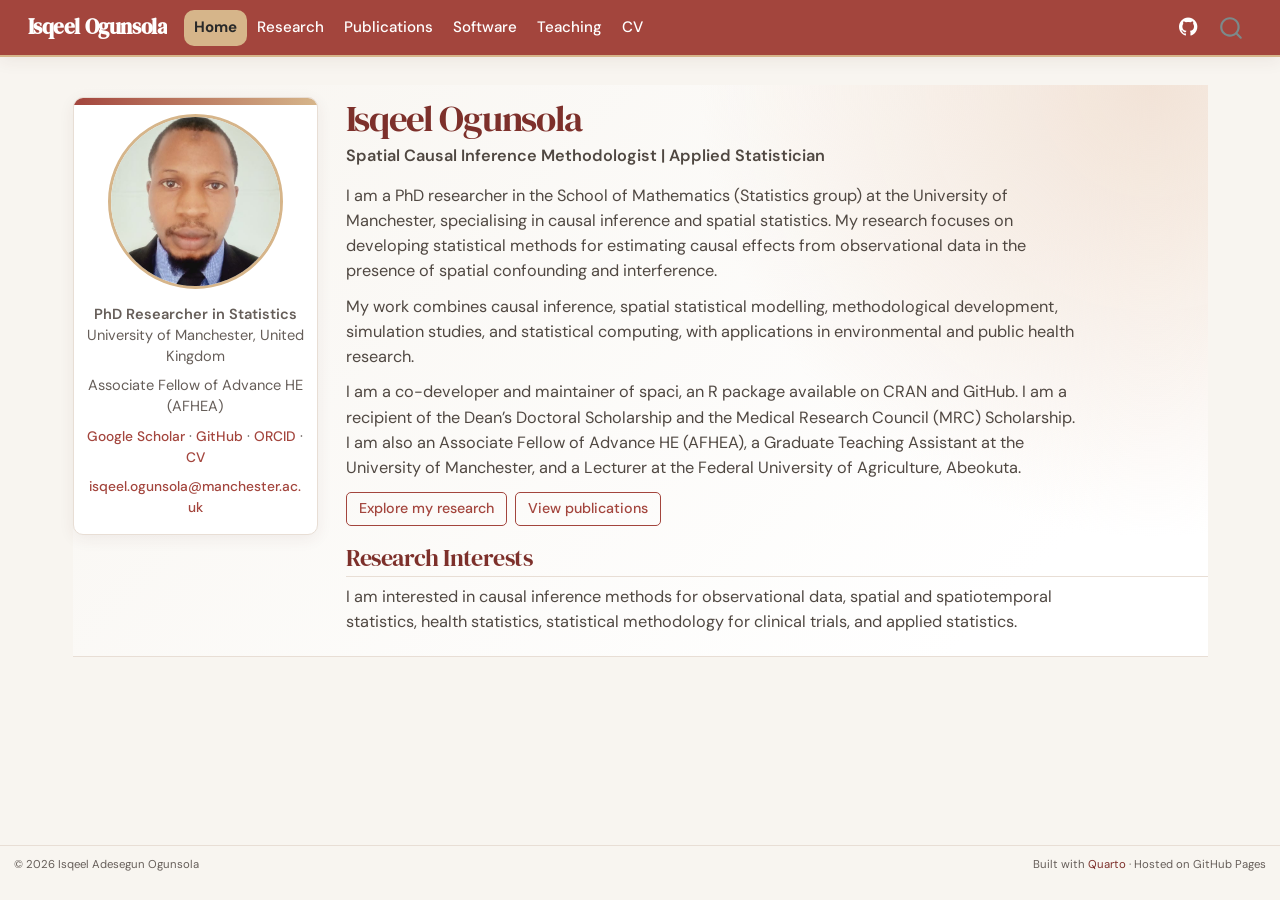
==== index.html @ f3496611 "Built site for gh-pages" ====
<!DOCTYPE html>
<html xmlns="http://www.w3.org/1999/xhtml" lang="en" xml:lang="en"><head>

<meta charset="utf-8">
<meta name="generator" content="quarto-1.9.36">

<meta name="viewport" content="width=device-width, initial-scale=1.0, user-scalable=yes">


<title>quarto-inputf81a1468f9f09fd0 – Isqeel A. Ogunsola</title>
<style>
/* Default styles provided by pandoc.
** See https://pandoc.org/MANUAL.html#variables-for-html for config info.
*/
code{white-space: pre-wrap;}
span.smallcaps{font-variant: small-caps;}
div.columns{display: flex; gap: min(4vw, 1.5em);}
div.column{flex: auto; overflow-x: auto;}
div.hanging-indent{margin-left: 1.5em; text-indent: -1.5em;}
ul.task-list{list-style: none;}
ul.task-list li input[type="checkbox"] {
  width: 0.8em;
  margin: 0 0.8em 0.2em -1em; /* quarto-specific, see https://github.com/quarto-dev/quarto-cli/issues/4556 */ 
  vertical-align: middle;
}
</style>


<script src="site_libs/quarto-nav/quarto-nav.js"></script>
<script src="site_libs/clipboard/clipboard.min.js"></script>
<script src="site_libs/quarto-search/autocomplete.umd.js"></script>
<script src="site_libs/quarto-search/fuse.min.js"></script>
<script src="site_libs/quarto-search/quarto-search.js"></script>
<meta name="quarto:offset" content="./">
<link href="./assets/favicon.svg" rel="icon" type="image/svg+xml">
<script src="site_libs/quarto-html/quarto.js" type="module"></script>
<script src="site_libs/quarto-html/tabsets/tabsets.js" type="module"></script>
<script src="site_libs/quarto-html/popper.min.js"></script>
<script src="site_libs/quarto-html/tippy.umd.min.js"></script>
<script src="site_libs/quarto-html/anchor.min.js"></script>
<link href="site_libs/quarto-html/tippy.css" rel="stylesheet">
<link href="site_libs/quarto-html/quarto-syntax-highlighting-845c23b38eaddc0f92fda52bfe77a8c8.css" rel="stylesheet" id="quarto-text-highlighting-styles">
<script src="site_libs/bootstrap/bootstrap.min.js"></script>
<link href="site_libs/bootstrap/bootstrap-icons.css" rel="stylesheet">
<link href="site_libs/bootstrap/bootstrap-af1abe8f872a3fa69dfeeeed157f7d3d.min.css" rel="stylesheet" append-hash="true" id="quarto-bootstrap" data-mode="light">
<script id="quarto-search-options" type="application/json">{
  "location": "navbar",
  "copy-button": false,
  "collapse-after": 3,
  "panel-placement": "end",
  "type": "overlay",
  "limit": 50,
  "keyboard-shortcut": [
    "f",
    "/",
    "s"
  ],
  "show-item-context": false,
  "language": {
    "search-no-results-text": "No results",
    "search-matching-documents-text": "matching documents",
    "search-copy-link-title": "Copy link to search",
    "search-hide-matches-text": "Hide additional matches",
    "search-more-match-text": "more match in this document",
    "search-more-matches-text": "more matches in this document",
    "search-clear-button-title": "Clear",
    "search-text-placeholder": "",
    "search-detached-cancel-button-title": "Cancel",
    "search-submit-button-title": "Submit",
    "search-label": "Search"
  }
}</script>
<style>html{ scroll-behavior: smooth; }</style>


<link rel="stylesheet" href="styles.css">
<meta property="og:title" content="– Isqeel A. Ogunsola">
<meta property="og:image" content="https://ogunsolaia.github.io/assets/profile.JPG">
<meta property="og:site_name" content="Isqeel A. Ogunsola">
</head>

<body class="nav-fixed quarto-light">

<div id="quarto-search-results"></div>
  <header id="quarto-header" class="headroom fixed-top">
    <nav class="navbar navbar-expand-lg " data-bs-theme="dark">
      <div class="navbar-container container-fluid">
      <div class="navbar-brand-container mx-auto">
    <a class="navbar-brand" href="./index.html">
    <span class="navbar-title">Isqeel Ogunsola</span>
    </a>
  </div>
            <div id="quarto-search" class="" title="Search"></div>
          <button class="navbar-toggler" type="button" data-bs-toggle="collapse" data-bs-target="#navbarCollapse" aria-controls="navbarCollapse" role="menu" aria-expanded="false" aria-label="Toggle navigation" onclick="if (window.quartoToggleHeadroom) { window.quartoToggleHeadroom(); }">
  <span class="navbar-toggler-icon"></span>
</button>
          <div class="collapse navbar-collapse" id="navbarCollapse">
            <ul class="navbar-nav navbar-nav-scroll me-auto">
  <li class="nav-item">
    <a class="nav-link active" href="./index.html" aria-current="page"> 
<span class="menu-text">Home</span></a>
  </li>  
  <li class="nav-item">
    <a class="nav-link" href="./research.html"> 
<span class="menu-text">Research</span></a>
  </li>  
  <li class="nav-item">
    <a class="nav-link" href="./publications.html"> 
<span class="menu-text">Publications</span></a>
  </li>  
  <li class="nav-item">
    <a class="nav-link" href="./software.html"> 
<span class="menu-text">Software</span></a>
  </li>  
  <li class="nav-item">
    <a class="nav-link" href="./teaching.html"> 
<span class="menu-text">Teaching</span></a>
  </li>  
  <li class="nav-item">
    <a class="nav-link" href="./assets/Isqeel_Ogunsola_CV.pdf" target="_blank"> 
<span class="menu-text">CV</span></a>
  </li>  
</ul>
            <ul class="navbar-nav navbar-nav-scroll ms-auto">
  <li class="nav-item compact">
    <a class="nav-link" href="https://github.com/Ogunsolaia"> <i class="bi bi-github" role="img" aria-label="GitHub">
</i> 
<span class="menu-text"></span></a>
  </li>  
</ul>
          </div> <!-- /navcollapse -->
            <div class="quarto-navbar-tools">
</div>
      </div> <!-- /container-fluid -->
    </nav>
</header>
<!-- content -->
<div id="quarto-content" class="quarto-container page-columns page-rows-contents page-layout-full page-navbar">
<!-- sidebar -->
<!-- margin-sidebar -->
    
<!-- main -->
<main class="content column-page" id="quarto-document-content"><header id="title-block-header" class="quarto-title-block"></header>




<div class="hero">
<div class="hero-grid">
<div class="profile-panel">
<div class="quarto-figure quarto-figure-center">
<figure class="figure">
<p><img src="assets/profile.JPG" class="profile-photo img-fluid figure-img"></p>
<figcaption>Isqeel Ogunsola</figcaption>
</figure>
</div>
<p><strong>PhD Researcher in Statistics</strong><br>
University of Manchester, United Kingdom</p>
<p>Associate Fellow of Advance HE (AFHEA)</p>
<p><a href="https://scholar.google.com/citations?user=b1FDqykAAAAJ&amp;hl=en">Google Scholar</a> · <a href="https://github.com/Ogunsolaia">GitHub</a> · <a href="https://orcid.org/0000-0003-2272-1530">ORCID</a> · <a href="./cv.html">CV</a></p>
<p><a href="mailto:isqeel.ogunsola@manchester.ac.uk">isqeel.ogunsola@manchester.ac.uk</a></p>
</div>
<section id="isqeel-ogunsola" class="level1 hero-copy">
<h1>Isqeel Ogunsola</h1>
<div class="professional-title">
<p>Spatial Causal Inference Methodologist | Applied Statistician</p>
</div>
<p>I am a PhD researcher in the School of Mathematics (Statistics group) at the University of Manchester, specialising in causal inference and spatial statistics. My research focuses on developing statistical methods for estimating causal effects from observational data in the presence of spatial confounding and interference.</p>
<p>My work combines causal inference, spatial statistical modelling, methodological development, simulation studies, and statistical computing, with applications in environmental and public health research.</p>
<p>I am a co-developer and maintainer of spaci, an R package available on CRAN and GitHub. I am a recipient of the Dean’s Doctoral Scholarship and the Medical Research Council (MRC) Scholarship. I am also an Associate Fellow of Advance HE (AFHEA), a Graduate Teaching Assistant at the University of Manchester, and a Lecturer at the Federal University of Agriculture, Abeokuta.</p>
<p><a href="./research.html" class="btn btn-outline-primary">Explore my research</a> <a href="./publications.html" class="btn btn-outline-primary">View publications</a></p>
<section id="research-interests" class="level2">
<h2 class="anchored" data-anchor-id="research-interests">Research Interests</h2>
<p>I am interested in causal inference methods for observational data, spatial and spatiotemporal statistics, health statistics, statistical methodology for clinical trials, and applied statistics.</p>
</section>
</section>
</div>
</div>



</main> <!-- /main -->
<script id="quarto-html-after-body" type="application/javascript">
  window.document.addEventListener("DOMContentLoaded", function (event) {
    const icon = "";
    const anchorJS = new window.AnchorJS();
    anchorJS.options = {
      placement: 'right',
      icon: icon
    };
    anchorJS.add('.anchored');
    const isCodeAnnotation = (el) => {
      for (const clz of el.classList) {
        if (clz.startsWith('code-annotation-')) {                     
          return true;
        }
      }
      return false;
    }
    const onCopySuccess = function(e) {
      // button target
      const button = e.trigger;
      // don't keep focus
      button.blur();
      // flash "checked"
      button.classList.add('code-copy-button-checked');
      var currentTitle = button.getAttribute("title");
      button.setAttribute("title", "Copied!");
      let tooltip;
      if (window.bootstrap) {
        button.setAttribute("data-bs-toggle", "tooltip");
        button.setAttribute("data-bs-placement", "left");
        button.setAttribute("data-bs-title", "Copied!");
        tooltip = new bootstrap.Tooltip(button, 
          { trigger: "manual", 
            customClass: "code-copy-button-tooltip",
            offset: [0, -8]});
        tooltip.show();    
      }
      setTimeout(function() {
        if (tooltip) {
          tooltip.hide();
          button.removeAttribute("data-bs-title");
          button.removeAttribute("data-bs-toggle");
          button.removeAttribute("data-bs-placement");
        }
        button.setAttribute("title", currentTitle);
        button.classList.remove('code-copy-button-checked');
      }, 1000);
      // clear code selection
      e.clearSelection();
    }
    const getTextToCopy = function(trigger) {
      const outerScaffold = trigger.parentElement.cloneNode(true);
      const codeEl = outerScaffold.querySelector('code');
      for (const childEl of codeEl.children) {
        if (isCodeAnnotation(childEl)) {
          childEl.remove();
        }
      }
      return codeEl.innerText;
    }
    const clipboard = new window.ClipboardJS('.code-copy-button:not([data-in-quarto-modal])', {
      text: getTextToCopy
    });
    clipboard.on('success', onCopySuccess);
    if (window.document.getElementById('quarto-embedded-source-code-modal')) {
      const clipboardModal = new window.ClipboardJS('.code-copy-button[data-in-quarto-modal]', {
        text: getTextToCopy,
        container: window.document.getElementById('quarto-embedded-source-code-modal')
      });
      clipboardModal.on('success', onCopySuccess);
    }
      var localhostRegex = new RegExp(/^(?:http|https):\/\/localhost\:?[0-9]*\//);
      var mailtoRegex = new RegExp(/^mailto:/);
        var filterRegex = new RegExp("https:\/\/ogunsolaia\.github\.io");
      var isInternal = (href) => {
          return filterRegex.test(href) || localhostRegex.test(href) || mailtoRegex.test(href);
      }
      // Inspect non-navigation links and adorn them if external
     var links = window.document.querySelectorAll('a[href]:not(.nav-link):not(.navbar-brand):not(.toc-action):not(.sidebar-link):not(.sidebar-item-toggle):not(.pagination-link):not(.no-external):not([aria-hidden]):not(.dropdown-item):not(.quarto-navigation-tool):not(.about-link)');
      for (var i=0; i<links.length; i++) {
        const link = links[i];
        if (!isInternal(link.href)) {
          // undo the damage that might have been done by quarto-nav.js in the case of
          // links that we want to consider external
          if (link.dataset.originalHref !== undefined) {
            link.href = link.dataset.originalHref;
          }
            // target, if specified
            link.setAttribute("target", "_blank");
            if (link.getAttribute("rel") === null) {
              link.setAttribute("rel", "noopener");
            }
        }
      }
    function tippyHover(el, contentFn, onTriggerFn, onUntriggerFn) {
      const config = {
        allowHTML: true,
        maxWidth: 500,
        delay: 100,
        arrow: false,
        appendTo: function(el) {
            return el.parentElement;
        },
        interactive: true,
        interactiveBorder: 10,
        theme: 'quarto',
        placement: 'bottom-start',
      };
      if (contentFn) {
        config.content = contentFn;
      }
      if (onTriggerFn) {
        config.onTrigger = onTriggerFn;
      }
      if (onUntriggerFn) {
        config.onUntrigger = onUntriggerFn;
      }
      window.tippy(el, config); 
    }
    const noterefs = window.document.querySelectorAll('a[role="doc-noteref"]');
    for (var i=0; i<noterefs.length; i++) {
      const ref = noterefs[i];
      tippyHover(ref, function() {
        // use id or data attribute instead here
        let href = ref.getAttribute('data-footnote-href') || ref.getAttribute('href');
        try { href = new URL(href).hash; } catch {}
        const id = href.replace(/^#\/?/, "");
        const note = window.document.getElementById(id);
        if (note) {
          return note.innerHTML;
        } else {
          return "";
        }
      });
    }
    const xrefs = window.document.querySelectorAll('a.quarto-xref');
    const processXRef = (id, note) => {
      // Strip column container classes
      const stripColumnClz = (el) => {
        el.classList.remove("page-full", "page-columns");
        if (el.children) {
          for (const child of el.children) {
            stripColumnClz(child);
          }
        }
      }
      stripColumnClz(note)
      if (id === null || id.startsWith('sec-')) {
        // Special case sections, only their first couple elements
        const container = document.createElement("div");
        if (note.children && note.children.length > 2) {
          container.appendChild(note.children[0].cloneNode(true));
          for (let i = 1; i < note.children.length; i++) {
            const child = note.children[i];
            if (child.tagName === "P" && child.innerText === "") {
              continue;
            } else {
              container.appendChild(child.cloneNode(true));
              break;
            }
          }
          if (window.Quarto?.typesetMath) {
            window.Quarto.typesetMath(container);
          }
          return container.innerHTML
        } else {
          if (window.Quarto?.typesetMath) {
            window.Quarto.typesetMath(note);
          }
          return note.innerHTML;
        }
      } else {
        // Remove any anchor links if they are present
        const anchorLink = note.querySelector('a.anchorjs-link');
        if (anchorLink) {
          anchorLink.remove();
        }
        if (window.Quarto?.typesetMath) {
          window.Quarto.typesetMath(note);
        }
        if (note.classList.contains("callout")) {
          return note.outerHTML;
        } else {
          return note.innerHTML;
        }
      }
    }
    for (var i=0; i<xrefs.length; i++) {
      const xref = xrefs[i];
      tippyHover(xref, undefined, function(instance) {
        instance.disable();
        let url = xref.getAttribute('href');
        let hash = undefined; 
        if (url.startsWith('#')) {
          hash = url;
        } else {
          try { hash = new URL(url).hash; } catch {}
        }
        if (hash) {
          const id = hash.replace(/^#\/?/, "");
          const note = window.document.getElementById(id);
          if (note !== null) {
            try {
              const html = processXRef(id, note.cloneNode(true));
              instance.setContent(html);
            } finally {
              instance.enable();
              instance.show();
            }
          } else {
            // See if we can fetch this
            fetch(url.split('#')[0])
            .then(res => res.text())
            .then(html => {
              const parser = new DOMParser();
              const htmlDoc = parser.parseFromString(html, "text/html");
              const note = htmlDoc.getElementById(id);
              if (note !== null) {
                const html = processXRef(id, note);
                instance.setContent(html);
              } 
            }).finally(() => {
              instance.enable();
              instance.show();
            });
          }
        } else {
          // See if we can fetch a full url (with no hash to target)
          // This is a special case and we should probably do some content thinning / targeting
          fetch(url)
          .then(res => res.text())
          .then(html => {
            const parser = new DOMParser();
            const htmlDoc = parser.parseFromString(html, "text/html");
            const note = htmlDoc.querySelector('main.content');
            if (note !== null) {
              // This should only happen for chapter cross references
              // (since there is no id in the URL)
              // remove the first header
              if (note.children.length > 0 && note.children[0].tagName === "HEADER") {
                note.children[0].remove();
              }
              const html = processXRef(null, note);
              instance.setContent(html);
            } 
          }).finally(() => {
            instance.enable();
            instance.show();
          });
        }
      }, function(instance) {
      });
    }
        let selectedAnnoteEl;
        const selectorForAnnotation = ( cell, annotation) => {
          let cellAttr = 'data-code-cell="' + cell + '"';
          let lineAttr = 'data-code-annotation="' +  annotation + '"';
          const selector = 'span[' + cellAttr + '][' + lineAttr + ']';
          return selector;
        }
        const selectCodeLines = (annoteEl) => {
          const doc = window.document;
          const targetCell = annoteEl.getAttribute("data-target-cell");
          const targetAnnotation = annoteEl.getAttribute("data-target-annotation");
          const annoteSpan = window.document.querySelector(selectorForAnnotation(targetCell, targetAnnotation));
          const lines = annoteSpan.getAttribute("data-code-lines").split(",");
          const lineIds = lines.map((line) => {
            return targetCell + "-" + line;
          })
          let top = null;
          let height = null;
          let parent = null;
          if (lineIds.length > 0) {
              //compute the position of the single el (top and bottom and make a div)
              const el = window.document.getElementById(lineIds[0]);
              top = el.offsetTop;
              height = el.offsetHeight;
              parent = el.parentElement.parentElement;
            if (lineIds.length > 1) {
              const lastEl = window.document.getElementById(lineIds[lineIds.length - 1]);
              const bottom = lastEl.offsetTop + lastEl.offsetHeight;
              height = bottom - top;
            }
            if (top !== null && height !== null && parent !== null) {
              // cook up a div (if necessary) and position it 
              let div = window.document.getElementById("code-annotation-line-highlight");
              if (div === null) {
                div = window.document.createElement("div");
                div.setAttribute("id", "code-annotation-line-highlight");
                div.style.position = 'absolute';
                parent.appendChild(div);
              }
              div.style.top = top - 2 + "px";
              div.style.height = height + 4 + "px";
              div.style.left = 0;
              let gutterDiv = window.document.getElementById("code-annotation-line-highlight-gutter");
              if (gutterDiv === null) {
                gutterDiv = window.document.createElement("div");
                gutterDiv.setAttribute("id", "code-annotation-line-highlight-gutter");
                gutterDiv.style.position = 'absolute';
                const codeCell = window.document.getElementById(targetCell);
                const gutter = codeCell.querySelector('.code-annotation-gutter');
                gutter.appendChild(gutterDiv);
              }
              gutterDiv.style.top = top - 2 + "px";
              gutterDiv.style.height = height + 4 + "px";
            }
            selectedAnnoteEl = annoteEl;
          }
        };
        const unselectCodeLines = () => {
          const elementsIds = ["code-annotation-line-highlight", "code-annotation-line-highlight-gutter"];
          elementsIds.forEach((elId) => {
            const div = window.document.getElementById(elId);
            if (div) {
              div.remove();
            }
          });
          selectedAnnoteEl = undefined;
        };
          // Handle positioning of the toggle
      window.addEventListener(
        "resize",
        throttle(() => {
          elRect = undefined;
          if (selectedAnnoteEl) {
            selectCodeLines(selectedAnnoteEl);
          }
        }, 10)
      );
      function throttle(fn, ms) {
      let throttle = false;
      let timer;
        return (...args) => {
          if(!throttle) { // first call gets through
              fn.apply(this, args);
              throttle = true;
          } else { // all the others get throttled
              if(timer) clearTimeout(timer); // cancel #2
              timer = setTimeout(() => {
                fn.apply(this, args);
                timer = throttle = false;
              }, ms);
          }
        };
      }
        // Attach click handler to the DT
        const annoteDls = window.document.querySelectorAll('dt[data-target-cell]');
        for (const annoteDlNode of annoteDls) {
          annoteDlNode.addEventListener('click', (event) => {
            const clickedEl = event.target;
            if (clickedEl !== selectedAnnoteEl) {
              unselectCodeLines();
              const activeEl = window.document.querySelector('dt[data-target-cell].code-annotation-active');
              if (activeEl) {
                activeEl.classList.remove('code-annotation-active');
              }
              selectCodeLines(clickedEl);
              clickedEl.classList.add('code-annotation-active');
            } else {
              // Unselect the line
              unselectCodeLines();
              clickedEl.classList.remove('code-annotation-active');
            }
          });
        }
    const findCites = (el) => {
      const parentEl = el.parentElement;
      if (parentEl) {
        const cites = parentEl.dataset.cites;
        if (cites) {
          return {
            el,
            cites: cites.split(' ')
          };
        } else {
          return findCites(el.parentElement)
        }
      } else {
        return undefined;
      }
    };
    var bibliorefs = window.document.querySelectorAll('a[role="doc-biblioref"]');
    for (var i=0; i<bibliorefs.length; i++) {
      const ref = bibliorefs[i];
      const citeInfo = findCites(ref);
      if (citeInfo) {
        tippyHover(citeInfo.el, function() {
          var popup = window.document.createElement('div');
          citeInfo.cites.forEach(function(cite) {
            var citeDiv = window.document.createElement('div');
            citeDiv.classList.add('hanging-indent');
            citeDiv.classList.add('csl-entry');
            var biblioDiv = window.document.getElementById('ref-' + cite);
            if (biblioDiv) {
              citeDiv.innerHTML = biblioDiv.innerHTML;
            }
            popup.appendChild(citeDiv);
          });
          return popup.innerHTML;
        });
      }
    }
  });
  </script>
</div> <!-- /content -->
<footer class="footer">
  <div class="nav-footer">
    <div class="nav-footer-left">
<p>© 2026 Isqeel Adesegun Ogunsola</p>
</div>   
    <div class="nav-footer-center">
      &nbsp;
    </div>
    <div class="nav-footer-right">
<p>Built with <a href="https://quarto.org/">Quarto</a> · Hosted on GitHub Pages</p>
</div>
  </div>
</footer>




<script src="site_libs/quarto-html/zenscroll-min.js"></script>
</body></html>
---- site_libs/quarto-html/tippy.css ----
.tippy-box[data-animation=fade][data-state=hidden]{opacity:0}[data-tippy-root]{max-width:calc(100vw - 10px)}.tippy-box{position:relative;background-color:#333;color:#fff;border-radius:4px;font-size:14px;line-height:1.4;white-space:normal;outline:0;transition-property:transform,visibility,opacity}.tippy-box[data-placement^=top]>.tippy-arrow{bottom:0}.tippy-box[data-placement^=top]>.tippy-arrow:before{bottom:-7px;left:0;border-width:8px 8px 0;border-top-color:initial;transform-origin:center top}.tippy-box[data-placement^=bottom]>.tippy-arrow{top:0}.tippy-box[data-placement^=bottom]>.tippy-arrow:before{top:-7px;left:0;border-width:0 8px 8px;border-bottom-color:initial;transform-origin:center bottom}.tippy-box[data-placement^=left]>.tippy-arrow{right:0}.tippy-box[data-placement^=left]>.tippy-arrow:before{border-width:8px 0 8px 8px;border-left-color:initial;right:-7px;transform-origin:center left}.tippy-box[data-placement^=right]>.tippy-arrow{left:0}.tippy-box[data-placement^=right]>.tippy-arrow:before{left:-7px;border-width:8px 8px 8px 0;border-right-color:initial;transform-origin:center right}.tippy-box[data-inertia][data-state=visible]{transition-timing-function:cubic-bezier(.54,1.5,.38,1.11)}.tippy-arrow{width:16px;height:16px;color:#333}.tippy-arrow:before{content:"";position:absolute;border-color:transparent;border-style:solid}.tippy-content{position:relative;padding:5px 9px;z-index:1}
---- site_libs/quarto-html/quarto-syntax-highlighting-845c23b38eaddc0f92fda52bfe77a8c8.css ----
/* quarto syntax highlight colors */
:root {
  --quarto-hl-ot-color: #003B4F;
  --quarto-hl-at-color: #657422;
  --quarto-hl-ss-color: #20794D;
  --quarto-hl-an-color: #5E5E5E;
  --quarto-hl-fu-color: #4758AB;
  --quarto-hl-st-color: #20794D;
  --quarto-hl-cf-color: #003B4F;
  --quarto-hl-op-color: #5E5E5E;
  --quarto-hl-er-color: #AD0000;
  --quarto-hl-bn-color: #AD0000;
  --quarto-hl-al-color: #AD0000;
  --quarto-hl-va-color: #111111;
  --quarto-hl-bu-color: inherit;
  --quarto-hl-ex-color: inherit;
  --quarto-hl-pp-color: #AD0000;
  --quarto-hl-in-color: #5E5E5E;
  --quarto-hl-vs-color: #20794D;
  --quarto-hl-wa-color: #5E5E5E;
  --quarto-hl-do-color: #5E5E5E;
  --quarto-hl-im-color: #00769E;
  --quarto-hl-ch-color: #20794D;
  --quarto-hl-dt-color: #AD0000;
  --quarto-hl-fl-color: #AD0000;
  --quarto-hl-co-color: #5E5E5E;
  --quarto-hl-cv-color: #5E5E5E;
  --quarto-hl-cn-color: #8f5902;
  --quarto-hl-sc-color: #5E5E5E;
  --quarto-hl-dv-color: #AD0000;
  --quarto-hl-kw-color: #003B4F;
}

/* other quarto variables */
:root {
  --quarto-font-monospace: SFMono-Regular, Menlo, Monaco, Consolas, "Liberation Mono", "Courier New", monospace;
}

/* syntax highlight based on Pandoc's rules */
pre > code.sourceCode > span {
  color: #003B4F;
}

code.sourceCode > span {
  color: #003B4F;
}

div.sourceCode,
div.sourceCode pre.sourceCode {
  color: #003B4F;
}

/* Normal */
code span {
  color: #003B4F;
}

/* Alert */
code span.al {
  color: #AD0000;
  font-style: inherit;
}

/* Annotation */
code span.an {
  color: #5E5E5E;
  font-style: inherit;
}

/* Attribute */
code span.at {
  color: #657422;
  font-style: inherit;
}

/* BaseN */
code span.bn {
  color: #AD0000;
  font-style: inherit;
}

/* BuiltIn */
code span.bu {
  font-style: inherit;
}

/* ControlFlow */
code span.cf {
  color: #003B4F;
  font-weight: bold;
  font-style: inherit;
}

/* Char */
code span.ch {
  color: #20794D;
  font-style: inherit;
}

/* Constant */
code span.cn {
  color: #8f5902;
  font-style: inherit;
}

/* Comment */
code span.co {
  color: #5E5E5E;
  font-style: inherit;
}

/* CommentVar */
code span.cv {
  color: #5E5E5E;
  font-style: italic;
}

/* Documentation */
code span.do {
  color: #5E5E5E;
  font-style: italic;
}

/* DataType */
code span.dt {
  color: #AD0000;
  font-style: inherit;
}

/* DecVal */
code span.dv {
  color: #AD0000;
  font-style: inherit;
}

/* Error */
code span.er {
  color: #AD0000;
  font-style: inherit;
}

/* Extension */
code span.ex {
  font-style: inherit;
}

/* Float */
code span.fl {
  color: #AD0000;
  font-style: inherit;
}

/* Function */
code span.fu {
  color: #4758AB;
  font-style: inherit;
}

/* Import */
code span.im {
  color: #00769E;
  font-style: inherit;
}

/* Information */
code span.in {
  color: #5E5E5E;
  font-style: inherit;
}

/* Keyword */
code span.kw {
  color: #003B4F;
  font-weight: bold;
  font-style: inherit;
}

/* Operator */
code span.op {
  color: #5E5E5E;
  font-style: inherit;
}

/* Other */
code span.ot {
  color: #003B4F;
  font-style: inherit;
}

/* Preprocessor */
code span.pp {
  color: #AD0000;
  font-style: inherit;
}

/* SpecialChar */
code span.sc {
  color: #5E5E5E;
  font-style: inherit;
}

/* SpecialString */
code span.ss {
  color: #20794D;
  font-style: inherit;
}

/* String */
code span.st {
  color: #20794D;
  font-style: inherit;
}

/* Variable */
code span.va {
  color: #111111;
  font-style: inherit;
}

/* VerbatimString */
code span.vs {
  color: #20794D;
  font-style: inherit;
}

/* Warning */
code span.wa {
  color: #5E5E5E;
  font-style: italic;
}

.prevent-inlining {
  content: "</";
}

/*# sourceMappingURL=ac89f0bb514bba72461919f78549e31c.css.map */
---- styles.css ----
@import url('https://fonts.googleapis.com/css2?family=DM+Sans:wght@400;500;600;700;800&family=DM+Serif+Display&display=swap');

/* =========================================
   BRICK RED ACADEMIC WEBSITE
   Main colour settings
   ========================================= */

:root {
  --brick-red: #A3453D;
  --brick-dark: #7D302B;
  --champagne: #D6B58A;

  --paper: #F8F5F0;
  --ink: #292929;
  --muted: #665E59;
  --border: #E8DED5;
  --white: #FFFFFF;

  --shadow: 0 16px 42px rgba(85, 45, 39, 0.09);

  /* Bootstrap colours */
  --bs-primary: #A3453D;
  --bs-primary-rgb: 163, 69, 61;

  --bs-link-color: #A3453D;
  --bs-link-hover-color: #7D302B;
}

/* =========================================
   GENERAL WEBSITE APPEARANCE
   ========================================= */

html {
  scroll-behavior: smooth;
}

body {
  background: var(--paper);
  color: var(--ink);
  font-family: 'DM Sans', system-ui, sans-serif;
  line-height: 1.72;
}

/* Headings */

h1, h2, h3, h4 {
  color: var(--brick-dark);
  letter-spacing: -0.025em;
}

h1 {
  font-family: 'DM Serif Display', Georgia, serif;
  font-weight: 400;
  letter-spacing: -0.035em;
}

h2 {
  font-weight: 700;
}

/* Links */

a {
  color: var(--brick-red);
  text-underline-offset: 3px;
}

a:hover {
  color: var(--brick-dark);
}

a:focus-visible,
button:focus-visible {
  outline: 3px solid var(--champagne);
  outline-offset: 3px;
}

/* =========================================
   NAVIGATION BAR
   ========================================= */

.navbar {
  background-color: var(--brick-red) !important;
  border-bottom: 2px solid var(--champagne);

  box-shadow: 0 4px 24px rgba(85, 45, 39, 0.10);

  padding-block: 0.75rem;
}

/* Website name */

.navbar .navbar-brand {
  color: var(--white) !important;
  font-weight: 800;
  letter-spacing: -0.02em;
}

/* Navigation links */

.navbar .nav-link {
  color: var(--white) !important;
  font-weight: 650;

  border-radius: 8px;
  padding-inline: 0.75rem !important;

  transition: background-color 0.2s ease,
              color 0.2s ease;
}

/* Hover effect */

.navbar .nav-link:hover {
  background-color: rgba(255,255,255,0.16);
  color: var(--white) !important;
}

/* Active navigation item */

.navbar .nav-link.active,
.navbar .nav-link[aria-current="page"] {
  background-color: var(--champagne) !important;
  color: #292929 !important;

  border-radius: 10px;
  font-weight: 700;
}

/* Mobile navigation toggle */

.navbar .navbar-toggler {
  border-color: rgba(255,255,255,0.65);
  color: var(--white);
}

.navbar .navbar-toggler-icon {
  filter: brightness(0) invert(1);
}

/* Navbar icons */

.navbar .quarto-navbar-tools a,
.navbar .quarto-navbar-tools .quarto-navigation-tool,
.navbar .navbar-brand .bi {
  color: var(--white) !important;
}

/* =========================================
   HOMEPAGE HERO SECTION
   ========================================= */

.hero {
  background:
    radial-gradient(
      circle at 95% 0%,
      #F2E3D7 0,
      transparent 37%
    ),
    linear-gradient(
      135deg,
      #F8F5F0,
      #FFFFFF 85%
    );

  border-bottom: 1px solid var(--border);

  padding: 4.5rem max(
    1.5rem,
    calc((100vw - 1160px) / 2)
  );
}

.hero-grid {
  display: grid;
  grid-template-columns: 295px minmax(0, 1fr);

  gap: 4.25rem;
  align-items: center;

  max-width: 1160px;
  margin: auto;
}

/* =========================================
   PROFILE SIDEBAR
   ========================================= */

.profile-panel {
  background: var(--white);
  border: 1px solid var(--border);

  border-radius: 20px;
  padding: 1.7rem;

  text-align: center;
  box-shadow: var(--shadow);

  position: relative;
  overflow: hidden;
}

/* Decorative top border */

.profile-panel::before {
  content: '';

  height: 7px;
  position: absolute;
  inset: 0 0 auto;

  background: linear-gradient(
    90deg,
    var(--brick-red),
    var(--champagne)
  );
}

/* Profile photograph */

.profile-photo {
  width: 100%;
  max-width: 202px;

  aspect-ratio: 1 / 1;
  object-fit: cover;

  border-radius: 50%;

  margin: 0 auto 1.25rem;

  border: 5px solid #F0E1D5;
}

/* Profile name */

.profile-panel h3 {
  font-size: 1.25rem;
  margin-bottom: 0.4rem;
  font-weight: 800;
}

.profile-panel p {
  color: var(--muted);
  font-size: 0.93rem;
}

.profile-panel a {
  font-weight: 650;
}

/* =========================================
   HOMEPAGE INTRODUCTION
   ========================================= */

.hero-copy h1 {
  font-size: clamp(2.75rem, 5vw, 4.6rem);

  line-height: 1.08;
  margin-bottom: 1.25rem;
}

.hero-copy p {
  font-size: 1.12rem;
  max-width: 730px;

  color: #504842;
}

.hero-copy strong {
  color: var(--brick-dark);
}

/* =========================================
   CONTENT LAYOUT
   ========================================= */

.content-wrap {
  max-width: 1160px;
  margin: 0 auto;

  padding: 3.4rem 1.5rem;
}

/* =========================================
   RESEARCH AND FEATURE CARDS
   ========================================= */

.feature-grid {
  display: grid;

  grid-template-columns:
    repeat(3, minmax(0, 1fr));

  gap: 1.4rem;
  margin: 1.8rem 0 3rem;
}

.feature-card {
  border: 1px solid var(--border);
  border-radius: 16px;

  padding: 1.65rem;
  background: var(--white);

  box-shadow:
    0 9px 30px rgba(85, 45, 39, 0.045);

  transition:
    transform 0.2s ease,
    box-shadow 0.2s ease;
}

.feature-card:hover {
  transform: translateY(-4px);
  box-shadow: var(--shadow);
}

.feature-card h3 {
  margin-top: 0;
  font-size: 1.24rem;
  font-weight: 800;
}

.feature-card a {
  font-weight: 750;
}

/* =========================================
   BUTTONS
   ========================================= */

.btn {
  border-radius: 9px;
  font-weight: 700;

  padding: 0.7rem 1.15rem;
  margin: 0.45rem 0.45rem 0.45rem 0;

  transition:
    background-color 0.2s ease,
    border-color 0.2s ease;
}

/* Primary button */

.btn-primary {
  background: var(--brick-red) !important;
  border-color: var(--brick-red) !important;

  color: var(--white) !important;
}

.btn-primary:hover {
  background: var(--brick-dark) !important;
  border-color: var(--brick-dark) !important;
}

/* Outline button */

.btn-outline-primary {
  color: var(--brick-red) !important;
  border-color: var(--brick-red) !important;

  background: transparent !important;
}

.btn-outline-primary:hover {
  color: var(--white) !important;
  background: var(--brick-red) !important;
}

/* =========================================
   MAIN CONTENT PAGES
   ========================================= */

main.content {
  padding-top: 2rem;
}

#quarto-content {
  min-height: 65vh;
}

#quarto-content:not(:has(.hero)) main.content {
  background: var(--white);

  border: 1px solid var(--border);
  border-radius: 16px;

  padding: 2rem 2.3rem;

  margin-top: 2.1rem;
  margin-bottom: 2.1rem;

  box-shadow:
    0 8px 26px rgba(85, 45, 39, 0.035);
}

/* =========================================
   FOOTER
   ========================================= */

.nav-footer {
  border-top: 1px solid var(--border);

  background: #F1EAE2;
  color: var(--muted);
}

.nav-footer a {
  color: var(--brick-dark);
}

/* =========================================
   BLOCKQUOTES
   ========================================= */

blockquote {
  border-left: 4px solid var(--champagne);

  background: #F7EFE6;

  padding: 1rem 1.25rem;

  border-radius: 0 9px 9px 0;
}

/* Text selection */

::selection {
  background: #E9D4BE;
  color: #292929;
}

/* =========================================
   RESPONSIVE DESIGN
   ========================================= */

@media (max-width: 900px) {

  .hero {
    padding: 2.8rem 1.2rem;
  }

  .hero-grid {
    grid-template-columns: 1fr;
    gap: 2rem;
  }

  .profile-panel {
    max-width: 360px;
    margin: auto;
  }

  .feature-grid {
    grid-template-columns: 1fr 1fr;
  }

  #quarto-content:not(:has(.hero)) main.content {
    padding: 1.4rem;
  }
}

@media (max-width: 600px) {

  .feature-grid {
    grid-template-columns: 1fr;
  }

  .hero-copy h1 {
    font-size: 2.65rem;
  }

  .content-wrap {
    padding: 2.3rem 1.15rem;
  }

  .profile-panel {
    width: 100%;
  }
}

/* Accessibility */

@media (prefers-reduced-motion: reduce) {

  html {
    scroll-behavior: auto;
  }

  .feature-card,
  .btn,
  .navbar .nav-link {
    transition: none;
  }
}



@import url('https://fonts.googleapis.com/css2?family=DM+Sans:wght@400;500;600;700&family=DM+Serif+Display&display=swap');

/* Colour palette */

:root {
  --primary: #A3453D;
  --primary-dark: #7D302B;
  --accent: #D6B58A;
  --background: #F8F5F0;
  --text: #292929;
  --muted: #665E59;
  --border: #E8DED5;
  --white: #FFFFFF;
  --shadow: 0 4px 16px rgba(85,45,39,0.07);
  --bs-primary: #A3453D;
  --bs-primary-rgb: 163,69,61;
}

/* General typography */

body { font-family: 'DM Sans', sans-serif; font-size: 15px; line-height: 1.55; color: var(--text); background-color: var(--background); }
h1, h2, h3, h4 { font-family: 'DM Serif Display', Georgia, serif; color: var(--primary-dark); font-weight: 400; }
h1 { font-size: 2.1rem; margin: 0 0 12px; }
h2 { font-size: 1.5rem; margin: 20px 0 8px; }
h3 { font-size: 1.2rem; margin: 14px 0 6px; }
p { margin-bottom: 10px; }
a { color: var(--primary); text-decoration: none; }
a:hover { color: var(--primary-dark); text-decoration: underline; }
strong { font-weight: 600; }

/* Navigation bar */

.navbar { background-color: var(--primary) !important; padding-top: 6px; padding-bottom: 6px; box-shadow: var(--shadow); }
.navbar-brand { color: var(--white) !important; font-family: 'DM Serif Display', Georgia, serif; font-size: 1.25rem; }
.navbar .nav-link { color: var(--white) !important; font-size: 0.9rem; font-weight: 500; padding: 6px 10px !important; border-radius: 4px; }
.navbar .nav-link:hover { background-color: var(--primary-dark); text-decoration: none; }
.navbar .nav-link.active { background-color: var(--accent); color: var(--text) !important; }
.navbar .navbar-toggler { border-color: rgba(255,255,255,0.6); }
.navbar .navbar-toggler-icon { filter: brightness(0) invert(1); }

/* General page layout */

#quarto-content { padding-top: 0; }
#quarto-content main { margin-top: 0; padding-top: 12px; }
main.content { padding-bottom: 20px; }
.quarto-title-block { margin-bottom: 12px; }
.quarto-title-block .title { margin-bottom: 4px; }
.quarto-title-block .subtitle { font-size: 1rem; color: var(--muted); margin-bottom: 6px; }

/* Homepage layout */

.hero { max-width: 1200px; margin: 0 auto; padding: 12px 0; }
.hero-grid { display: grid; grid-template-columns: 245px minmax(0, 1fr); gap: 28px; align-items: start; }

/* Profile panel */

.profile-panel { background-color: var(--white); border: 1px solid var(--border); border-radius: 10px; padding: 16px 12px; text-align: center; box-shadow: var(--shadow); margin: 0; }
.profile-photo { display: block; width: 175px; height: 175px; object-fit: cover; object-position: center; border-radius: 50%; border: 3px solid var(--accent); margin: 0 auto 10px; }
.profile-panel p { font-size: 0.87rem; line-height: 1.45; margin: 0 0 8px; overflow-wrap: anywhere; }
.profile-panel p:last-child { margin-bottom: 0; }
.profile-panel a { font-size: 0.82rem; font-weight: 500; }
.profile-panel figure { margin: 0 0 10px; }
.profile-panel figcaption { display: none; }

/* Homepage biography */

.hero-copy { margin: 0; padding: 0; min-width: 0; }
.hero-copy h1 { font-size: 2.2rem; line-height: 1.15; margin: 0 0 4px; }
.professional-title { font-size: 1rem; font-weight: 600; color: var(--primary); margin: 0 0 14px; line-height: 1.4; }
.professional-title p { margin: 0; }
.hero-copy p { font-size: 0.97rem; line-height: 1.55; margin: 0 0 10px; }
.hero-copy h2 { font-size: 1.4rem; margin: 16px 0 7px; padding-bottom: 4px; border-bottom: 1px solid var(--border); }
.hero-copy h3 { font-size: 1.15rem; margin: 12px 0 6px; }
.hero-copy ul { padding-left: 20px; margin: 0 0 10px; }
.hero-copy li { font-size: 0.95rem; line-height: 1.45; margin-bottom: 4px; }
.hero-copy li:last-child { margin-bottom: 0; }

/* Buttons */

.btn { font-family: 'DM Sans', sans-serif; font-size: 0.85rem; font-weight: 500; padding: 5px 12px; border-radius: 5px; margin: 2px 4px 2px 0; }
.btn-primary { background-color: var(--primary); border-color: var(--primary); color: var(--white); }
.btn-primary:hover { background-color: var(--primary-dark); border-color: var(--primary-dark); color: var(--white); text-decoration: none; }
.btn-outline-primary { color: var(--primary); border-color: var(--primary); background-color: transparent; }
.btn-outline-primary:hover { background-color: var(--primary); border-color: var(--primary); color: var(--white); text-decoration: none; }

/* Content sections */

.content-wrap { max-width: 1200px; margin: 0 auto; padding: 10px 0; }
.content-wrap h2 { margin-top: 18px; margin-bottom: 8px; }
.content-wrap p { margin-bottom: 10px; }

/* Feature cards */

.feature-grid { display: grid; grid-template-columns: repeat(3, minmax(0, 1fr)); gap: 12px; margin: 12px 0; }
.feature-card { background-color: var(--white); border: 1px solid var(--border); border-radius: 8px; padding: 14px; box-shadow: var(--shadow); }
.feature-card h2, .feature-card h3 { margin: 0 0 8px; color: var(--primary-dark); }
.feature-card p { font-size: 0.92rem; margin-bottom: 8px; }
.feature-card p:last-child { margin-bottom: 0; }
.feature-card ul { margin-bottom: 0; padding-left: 18px; }
.feature-card li { margin-bottom: 3px; }

/* Tables */

table { width: 100%; border-collapse: collapse; font-size: 0.92rem; margin: 10px 0 16px; }
table th { background-color: var(--primary); color: var(--white); font-weight: 600; padding: 8px 10px; }
table td { padding: 7px 10px; border-bottom: 1px solid var(--border); vertical-align: top; }
table tbody tr:nth-child(even) { background-color: rgba(214,181,138,0.10); }

/* Table of contents */

#TOC { font-size: 0.85rem; }
#TOC a { color: var(--muted); }
#TOC a:hover { color: var(--primary); }
#TOC .active { color: var(--primary) !important; border-left-color: var(--primary) !important; }

/* Code blocks */

pre { background-color: var(--white); border: 1px solid var(--border); border-radius: 6px; padding: 10px; font-size: 0.85rem; }
code { color: var(--primary-dark); }

/* Footer */

.nav-footer { background-color: var(--background); border-top: 1px solid var(--border); color: var(--muted); font-size: 0.82rem; padding: 10px 0; }

/* Mobile and tablet layout */

@media (max-width: 992px) {
  .hero-grid { grid-template-columns: 210px minmax(0, 1fr); gap: 20px; }
  .profile-photo { width: 150px; height: 150px; }
  .feature-grid { grid-template-columns: repeat(2, minmax(0, 1fr)); }
}

@media (max-width: 768px) {
  body { font-size: 14px; }
  .hero { padding: 8px; }
  .hero-grid { grid-template-columns: 1fr; gap: 16px; }
  .profile-panel { padding: 12px; }
  .profile-photo { width: 140px; height: 140px; }
  .hero-copy h1 { font-size: 1.8rem; }
  .hero-copy h2 { font-size: 1.3rem; margin-top: 14px; }
  .professional-title { font-size: 0.9rem; margin-bottom: 10px; }
  .feature-grid { grid-template-columns: 1fr; gap: 10px; }
  .feature-card { padding: 12px; }
  .content-wrap { padding: 8px; }
  table { font-size: 0.82rem; }
  table th, table td { padding: 6px; }
}
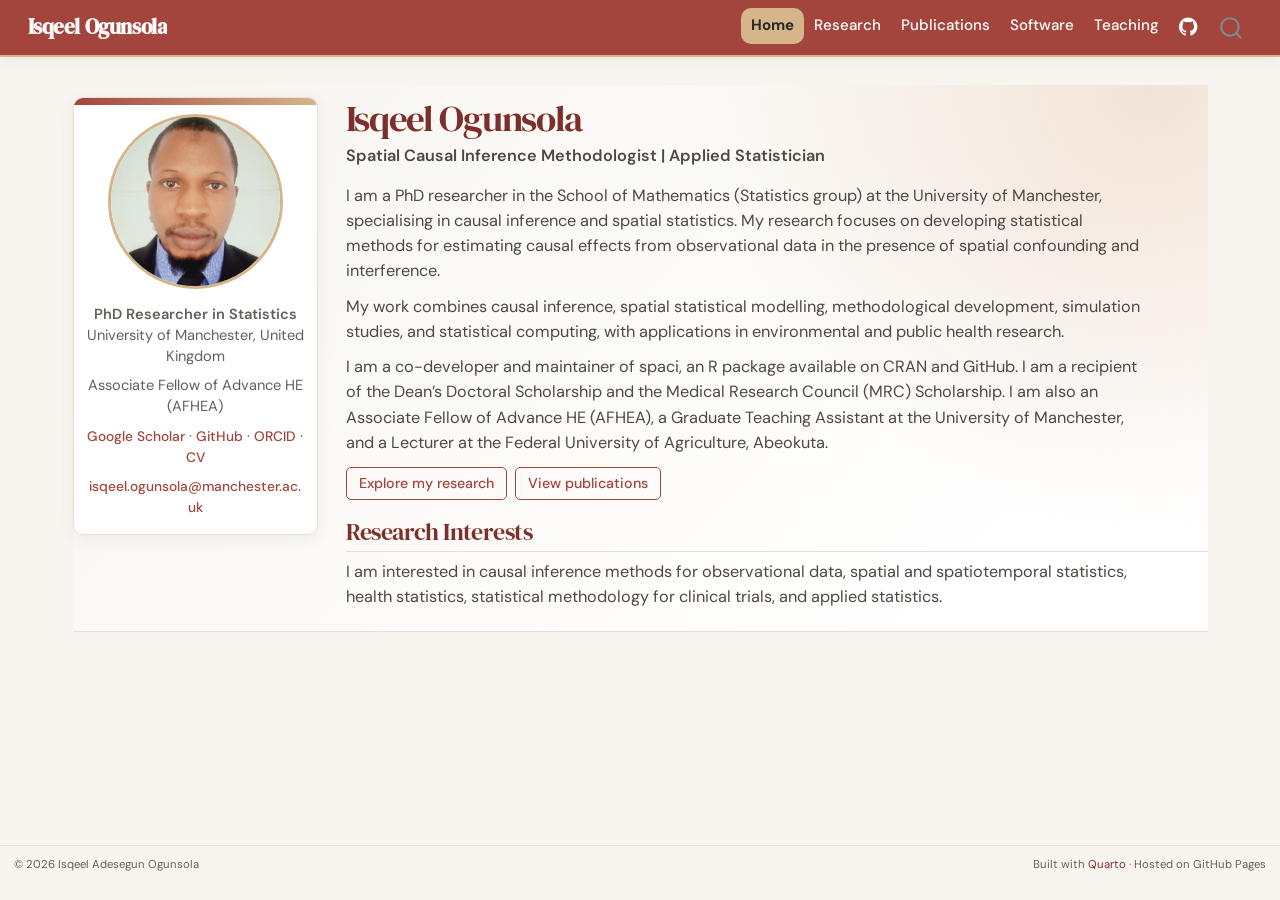
==== commit d44ba646: "Built site for gh-pages" ====
--- a/index.html
+++ b/index.html
@@ -7,7 +7,7 @@
 <meta name="viewport" content="width=device-width, initial-scale=1.0, user-scalable=yes">
 
 
-<title>quarto-inputf81a1468f9f09fd0 – Isqeel A. Ogunsola</title>
+<title>quarto-input2bf24836e9aafffd – Isqeel A. Ogunsola</title>
 <style>
 /* Default styles provided by pandoc.
 ** See https://pandoc.org/MANUAL.html#variables-for-html for config info.
@@ -95,7 +95,7 @@
   <span class="navbar-toggler-icon"></span>
 </button>
           <div class="collapse navbar-collapse" id="navbarCollapse">
-            <ul class="navbar-nav navbar-nav-scroll me-auto">
+            <ul class="navbar-nav navbar-nav-scroll ms-auto">
   <li class="nav-item">
     <a class="nav-link active" href="./index.html" aria-current="page"> 
 <span class="menu-text">Home</span></a>
@@ -113,15 +113,9 @@
 <span class="menu-text">Software</span></a>
   </li>  
   <li class="nav-item">
-    <a class="nav-link" href="./teaching.html"> 
+    <a class="nav-link" href="./teaching.html" target="_blank"> 
 <span class="menu-text">Teaching</span></a>
   </li>  
-  <li class="nav-item">
-    <a class="nav-link" href="./assets/Isqeel_Ogunsola_CV.pdf" target="_blank"> 
-<span class="menu-text">CV</span></a>
-  </li>  
-</ul>
-            <ul class="navbar-nav navbar-nav-scroll ms-auto">
   <li class="nav-item compact">
     <a class="nav-link" href="https://github.com/Ogunsolaia"> <i class="bi bi-github" role="img" aria-label="GitHub">
 </i> 
--- a/styles.css
+++ b/styles.css
@@ -263,7 +263,7 @@
 
 .hero-copy p {
   font-size: 1.12rem;
-  max-width: 730px;
+  max-width: 800px;
 
   color: #504842;
 }
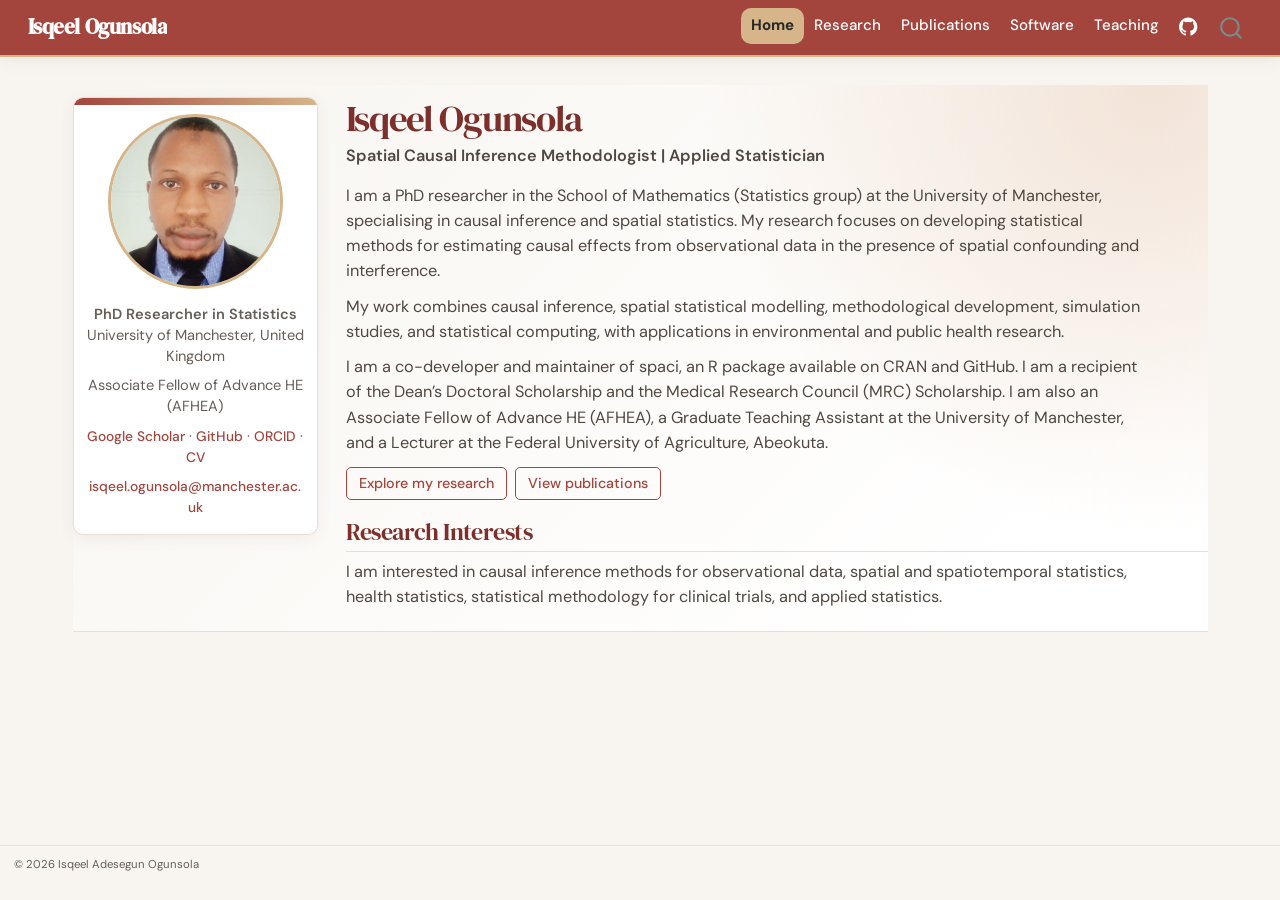
==== commit f32776f8: "Built site for gh-pages" ====
--- a/index.html
+++ b/index.html
@@ -7,7 +7,7 @@
 <meta name="viewport" content="width=device-width, initial-scale=1.0, user-scalable=yes">
 
 
-<title>quarto-input2bf24836e9aafffd – Isqeel A. Ogunsola</title>
+<title>quarto-inputf852eae889439b6d – Isqeel A. Ogunsola</title>
 <style>
 /* Default styles provided by pandoc.
 ** See https://pandoc.org/MANUAL.html#variables-for-html for config info.
@@ -589,8 +589,8 @@
       &nbsp;
     </div>
     <div class="nav-footer-right">
-<p>Built with <a href="https://quarto.org/">Quarto</a> · Hosted on GitHub Pages</p>
-</div>
+      &nbsp;
+    </div>
   </div>
 </footer>
 
